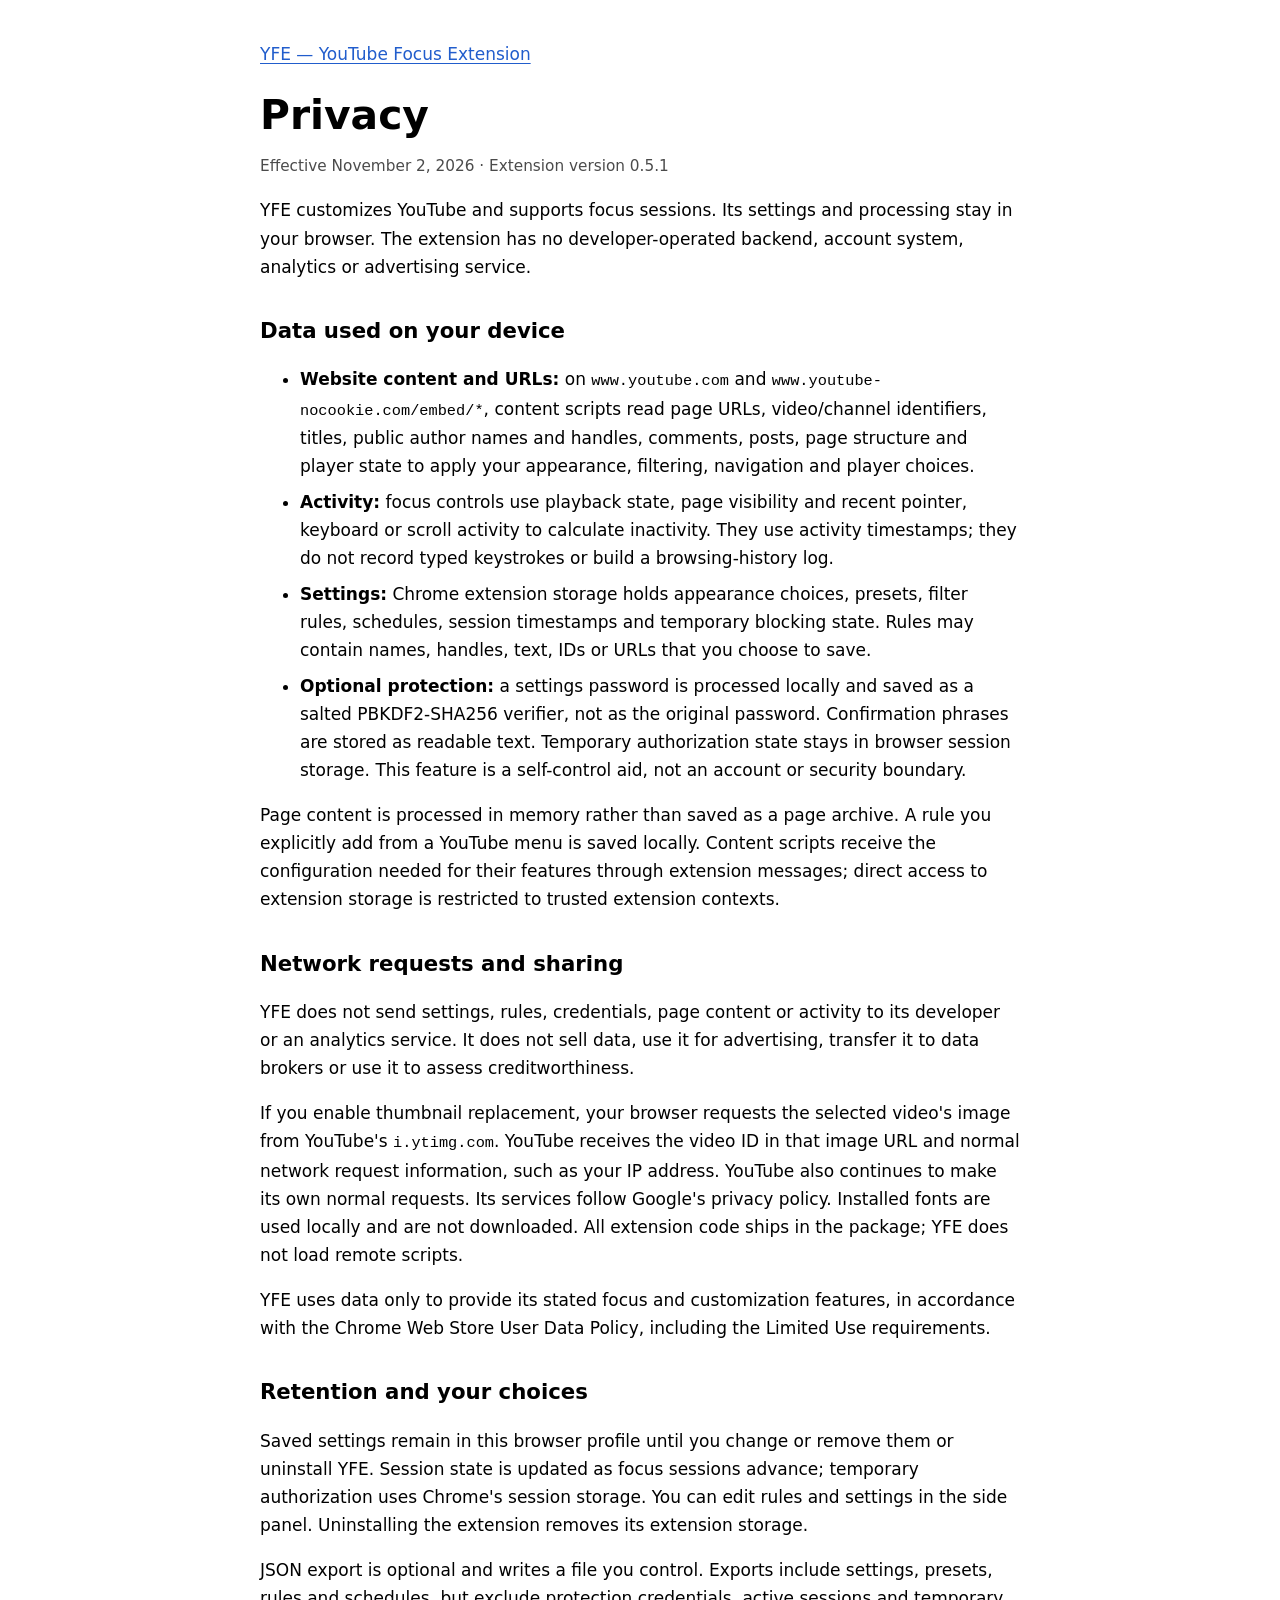
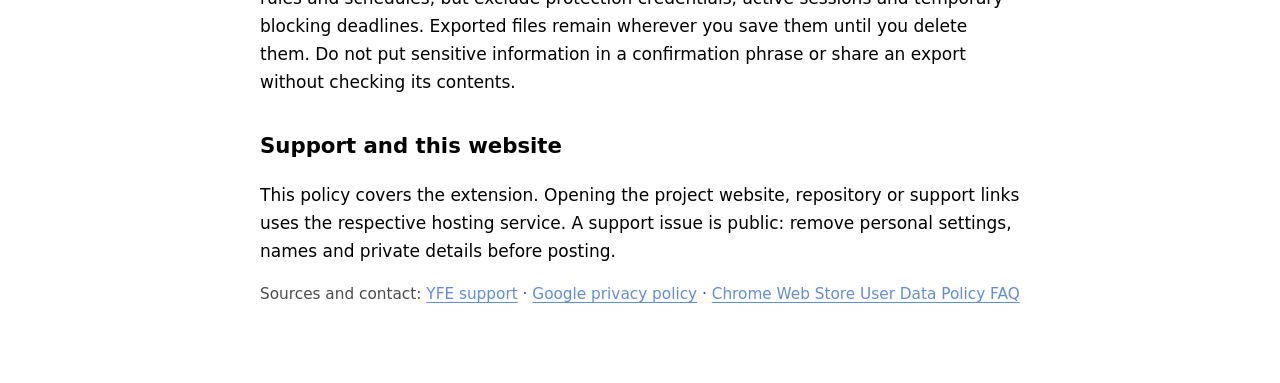
==== docs/privacy.html @ 72e2500e "Refine product demo and prepare Chrome Web Store package" ====
<!doctype html>
<html lang="en">
<head>
  <meta charset="utf-8">
  <meta name="viewport" content="width=device-width, initial-scale=1">
  <meta name="description" content="How YFE processes YouTube content and stores settings locally.">
  <title>Privacy — YFE</title>
  <style>
    :root { color-scheme: light dark; font: 17px/1.65 system-ui, sans-serif; }
    body { max-width: 760px; margin: 0 auto; padding: 40px 24px 64px; }
    a { color: #215dcc; text-underline-offset: .18em; }
    h1 { font-size: 2.4rem; line-height: 1.15; margin: 24px 0 12px; }
    h2 { font-size: 1.25rem; margin-top: 32px; }
    .meta { opacity: .7; font-size: .9rem; }
    li + li { margin-top: 8px; }
    code { font-size: .9em; overflow-wrap: anywhere; }
    @media (prefers-color-scheme: dark) { a { color: #8fb6ff; } }
  </style>
</head>
<body>
  <header><a href="./">YFE — YouTube Focus Extension</a></header>
  <main>
    <h1>Privacy</h1>
    <p class="meta">Effective November 2, 2026 · Extension version 0.5.1</p>
    <p>YFE customizes YouTube and supports focus sessions. Its settings and processing stay in your browser. The extension has no developer-operated backend, account system, analytics or advertising service.</p>

    <h2>Data used on your device</h2>
    <ul>
      <li><strong>Website content and URLs:</strong> on <code>www.youtube.com</code> and <code>www.youtube-nocookie.com/embed/*</code>, content scripts read page URLs, video/channel identifiers, titles, public author names and handles, comments, posts, page structure and player state to apply your appearance, filtering, navigation and player choices.</li>
      <li><strong>Activity:</strong> focus controls use playback state, page visibility and recent pointer, keyboard or scroll activity to calculate inactivity. They use activity timestamps; they do not record typed keystrokes or build a browsing-history log.</li>
      <li><strong>Settings:</strong> Chrome extension storage holds appearance choices, presets, filter rules, schedules, session timestamps and temporary blocking state. Rules may contain names, handles, text, IDs or URLs that you choose to save.</li>
      <li><strong>Optional protection:</strong> a settings password is processed locally and saved as a salted PBKDF2-SHA256 verifier, not as the original password. Confirmation phrases are stored as readable text. Temporary authorization state stays in browser session storage. This feature is a self-control aid, not an account or security boundary.</li>
    </ul>
    <p>Page content is processed in memory rather than saved as a page archive. A rule you explicitly add from a YouTube menu is saved locally. Content scripts receive the configuration needed for their features through extension messages; direct access to extension storage is restricted to trusted extension contexts.</p>

    <h2>Network requests and sharing</h2>
    <p>YFE does not send settings, rules, credentials, page content or activity to its developer or an analytics service. It does not sell data, use it for advertising, transfer it to data brokers or use it to assess creditworthiness.</p>
    <p>If you enable thumbnail replacement, your browser requests the selected video's image from YouTube's <code>i.ytimg.com</code>. YouTube receives the video ID in that image URL and normal network request information, such as your IP address. YouTube also continues to make its own normal requests. Its services follow Google's privacy policy. Installed fonts are used locally and are not downloaded. All extension code ships in the package; YFE does not load remote scripts.</p>
    <p>YFE uses data only to provide its stated focus and customization features, in accordance with the Chrome Web Store User Data Policy, including the Limited Use requirements.</p>

    <h2>Retention and your choices</h2>
    <p>Saved settings remain in this browser profile until you change or remove them or uninstall YFE. Session state is updated as focus sessions advance; temporary authorization uses Chrome's session storage. You can edit rules and settings in the side panel. Uninstalling the extension removes its extension storage.</p>
    <p>JSON export is optional and writes a file you control. Exports include settings, presets, rules and schedules, but exclude protection credentials, active sessions and temporary blocking deadlines. Exported files remain wherever you save them until you delete them. Do not put sensitive information in a confirmation phrase or share an export without checking its contents.</p>

    <h2>Support and this website</h2>
    <p>This policy covers the extension. Opening the project website, repository or support links uses the respective hosting service. A support issue is public: remove personal settings, names and private details before posting.</p>
    <p class="meta">Sources and contact: <a href="https://github.com/DefaultPerson/youtube-focus-extension/issues">YFE support</a> · <a href="https://policies.google.com/privacy">Google privacy policy</a> · <a href="https://developer.chrome.com/docs/webstore/program-policies/user-data-faq">Chrome Web Store User Data Policy FAQ</a></p>
  </main>
</body>
</html>
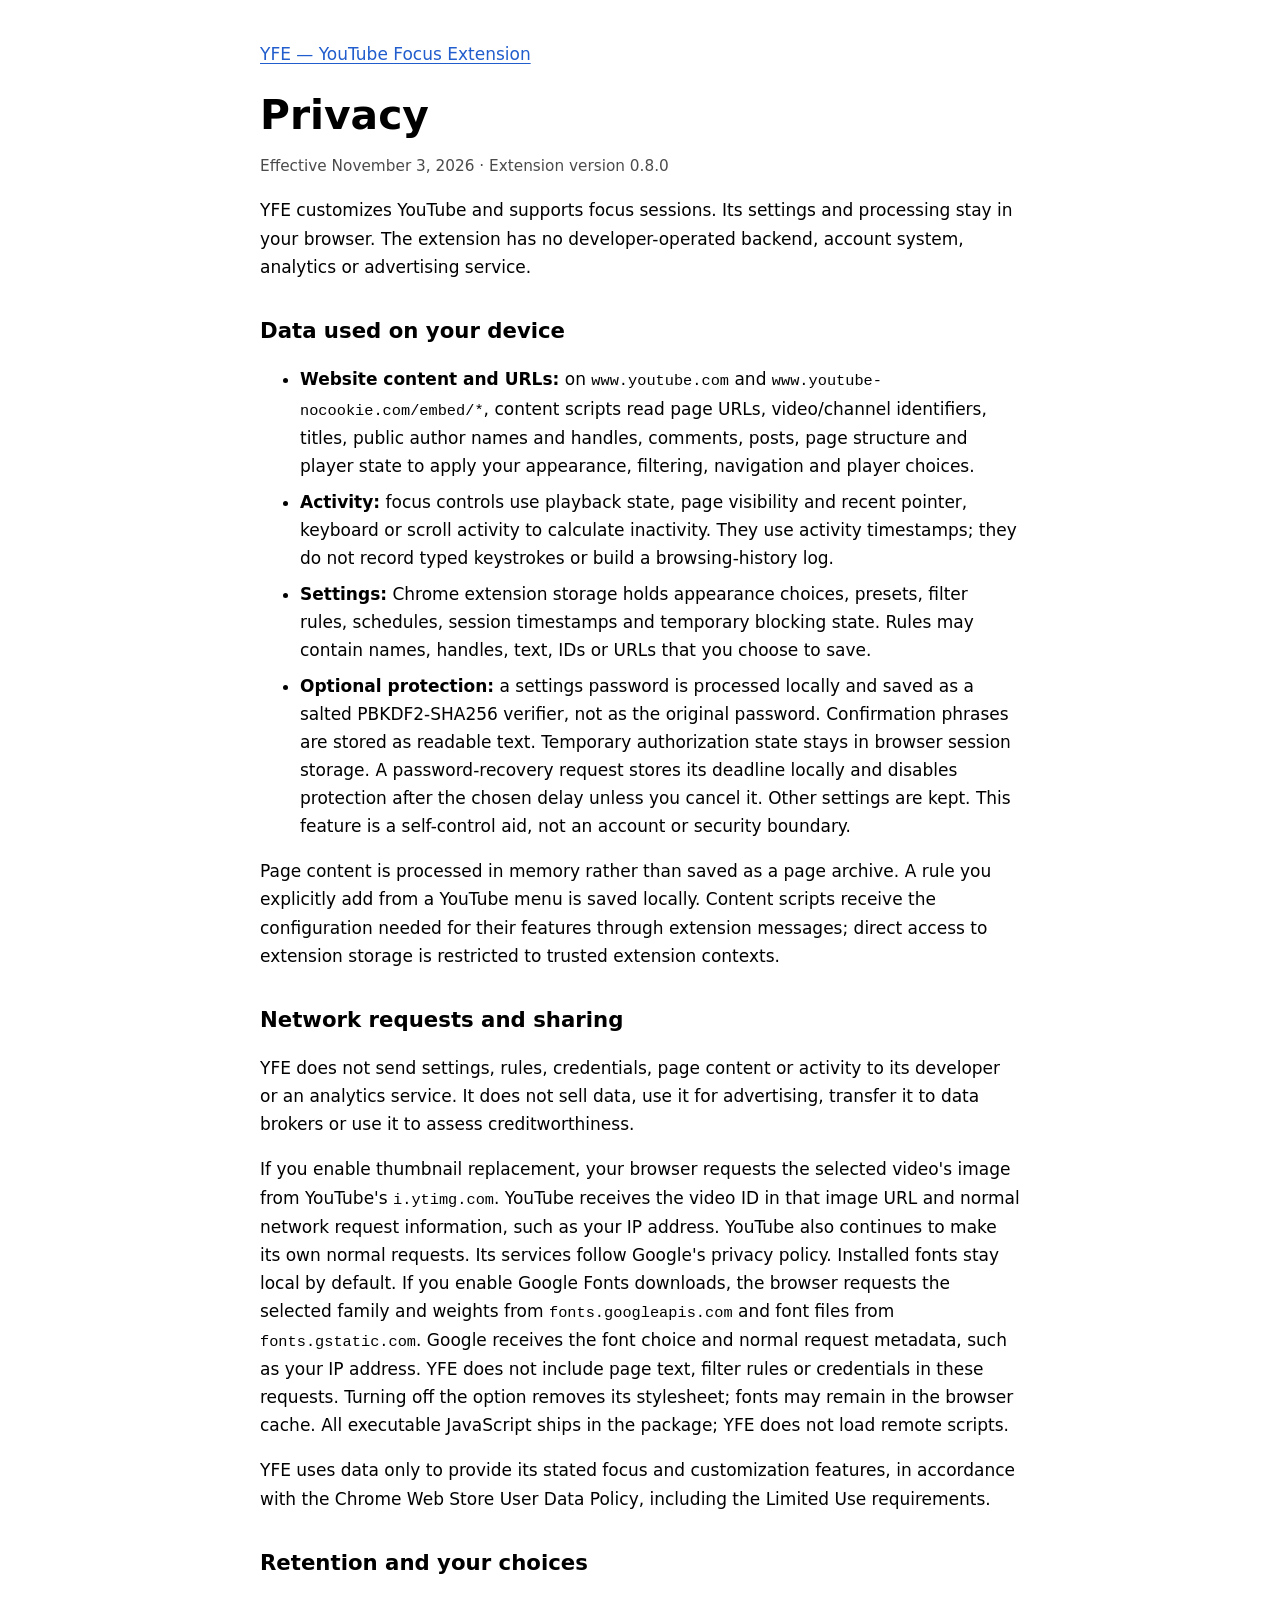
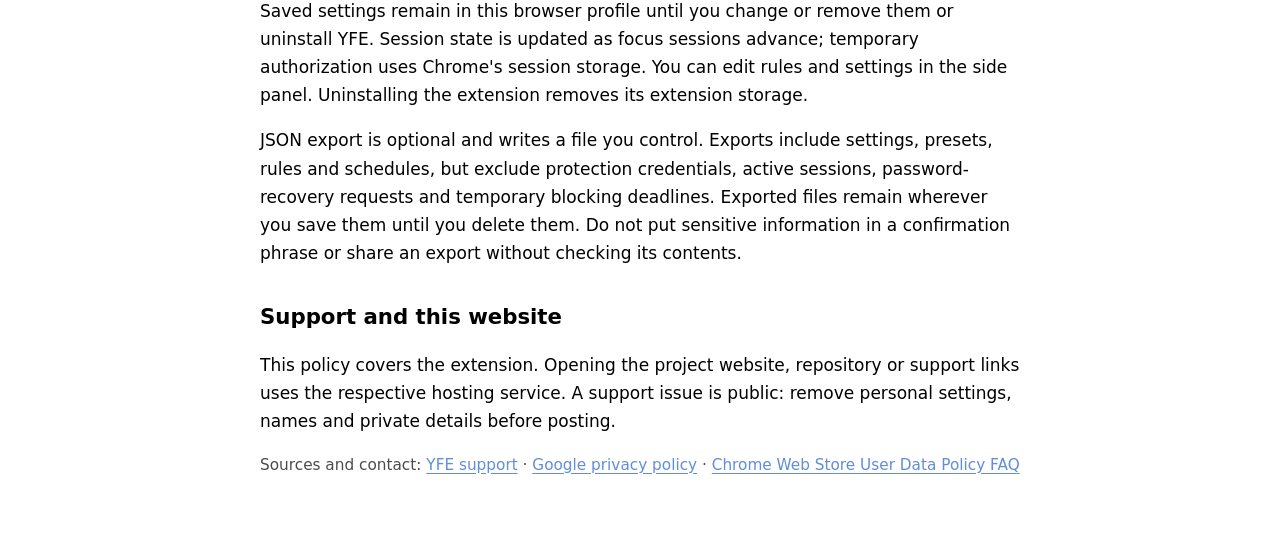
==== commit 0d21f527: "Add delayed password recovery and optional Google Fonts" ====
--- a/docs/privacy.html
+++ b/docs/privacy.html
@@ -21,7 +21,7 @@
   <header><a href="./">YFE — YouTube Focus Extension</a></header>
   <main>
     <h1>Privacy</h1>
-    <p class="meta">Effective November 2, 2026 · Extension version 0.5.1</p>
+    <p class="meta">Effective November 3, 2026 · Extension version 0.8.0</p>
     <p>YFE customizes YouTube and supports focus sessions. Its settings and processing stay in your browser. The extension has no developer-operated backend, account system, analytics or advertising service.</p>
 
     <h2>Data used on your device</h2>
@@ -29,18 +29,18 @@
       <li><strong>Website content and URLs:</strong> on <code>www.youtube.com</code> and <code>www.youtube-nocookie.com/embed/*</code>, content scripts read page URLs, video/channel identifiers, titles, public author names and handles, comments, posts, page structure and player state to apply your appearance, filtering, navigation and player choices.</li>
       <li><strong>Activity:</strong> focus controls use playback state, page visibility and recent pointer, keyboard or scroll activity to calculate inactivity. They use activity timestamps; they do not record typed keystrokes or build a browsing-history log.</li>
       <li><strong>Settings:</strong> Chrome extension storage holds appearance choices, presets, filter rules, schedules, session timestamps and temporary blocking state. Rules may contain names, handles, text, IDs or URLs that you choose to save.</li>
-      <li><strong>Optional protection:</strong> a settings password is processed locally and saved as a salted PBKDF2-SHA256 verifier, not as the original password. Confirmation phrases are stored as readable text. Temporary authorization state stays in browser session storage. This feature is a self-control aid, not an account or security boundary.</li>
+      <li><strong>Optional protection:</strong> a settings password is processed locally and saved as a salted PBKDF2-SHA256 verifier, not as the original password. Confirmation phrases are stored as readable text. Temporary authorization state stays in browser session storage. A password-recovery request stores its deadline locally and disables protection after the chosen delay unless you cancel it. Other settings are kept. This feature is a self-control aid, not an account or security boundary.</li>
     </ul>
     <p>Page content is processed in memory rather than saved as a page archive. A rule you explicitly add from a YouTube menu is saved locally. Content scripts receive the configuration needed for their features through extension messages; direct access to extension storage is restricted to trusted extension contexts.</p>
 
     <h2>Network requests and sharing</h2>
     <p>YFE does not send settings, rules, credentials, page content or activity to its developer or an analytics service. It does not sell data, use it for advertising, transfer it to data brokers or use it to assess creditworthiness.</p>
-    <p>If you enable thumbnail replacement, your browser requests the selected video's image from YouTube's <code>i.ytimg.com</code>. YouTube receives the video ID in that image URL and normal network request information, such as your IP address. YouTube also continues to make its own normal requests. Its services follow Google's privacy policy. Installed fonts are used locally and are not downloaded. All extension code ships in the package; YFE does not load remote scripts.</p>
+    <p>If you enable thumbnail replacement, your browser requests the selected video's image from YouTube's <code>i.ytimg.com</code>. YouTube receives the video ID in that image URL and normal network request information, such as your IP address. YouTube also continues to make its own normal requests. Its services follow Google's privacy policy. Installed fonts stay local by default. If you enable Google Fonts downloads, the browser requests the selected family and weights from <code>fonts.googleapis.com</code> and font files from <code>fonts.gstatic.com</code>. Google receives the font choice and normal request metadata, such as your IP address. YFE does not include page text, filter rules or credentials in these requests. Turning off the option removes its stylesheet; fonts may remain in the browser cache. All executable JavaScript ships in the package; YFE does not load remote scripts.</p>
     <p>YFE uses data only to provide its stated focus and customization features, in accordance with the Chrome Web Store User Data Policy, including the Limited Use requirements.</p>
 
     <h2>Retention and your choices</h2>
     <p>Saved settings remain in this browser profile until you change or remove them or uninstall YFE. Session state is updated as focus sessions advance; temporary authorization uses Chrome's session storage. You can edit rules and settings in the side panel. Uninstalling the extension removes its extension storage.</p>
-    <p>JSON export is optional and writes a file you control. Exports include settings, presets, rules and schedules, but exclude protection credentials, active sessions and temporary blocking deadlines. Exported files remain wherever you save them until you delete them. Do not put sensitive information in a confirmation phrase or share an export without checking its contents.</p>
+    <p>JSON export is optional and writes a file you control. Exports include settings, presets, rules and schedules, but exclude protection credentials, active sessions, password-recovery requests and temporary blocking deadlines. Exported files remain wherever you save them until you delete them. Do not put sensitive information in a confirmation phrase or share an export without checking its contents.</p>
 
     <h2>Support and this website</h2>
     <p>This policy covers the extension. Opening the project website, repository or support links uses the respective hosting service. A support issue is public: remove personal settings, names and private details before posting.</p>
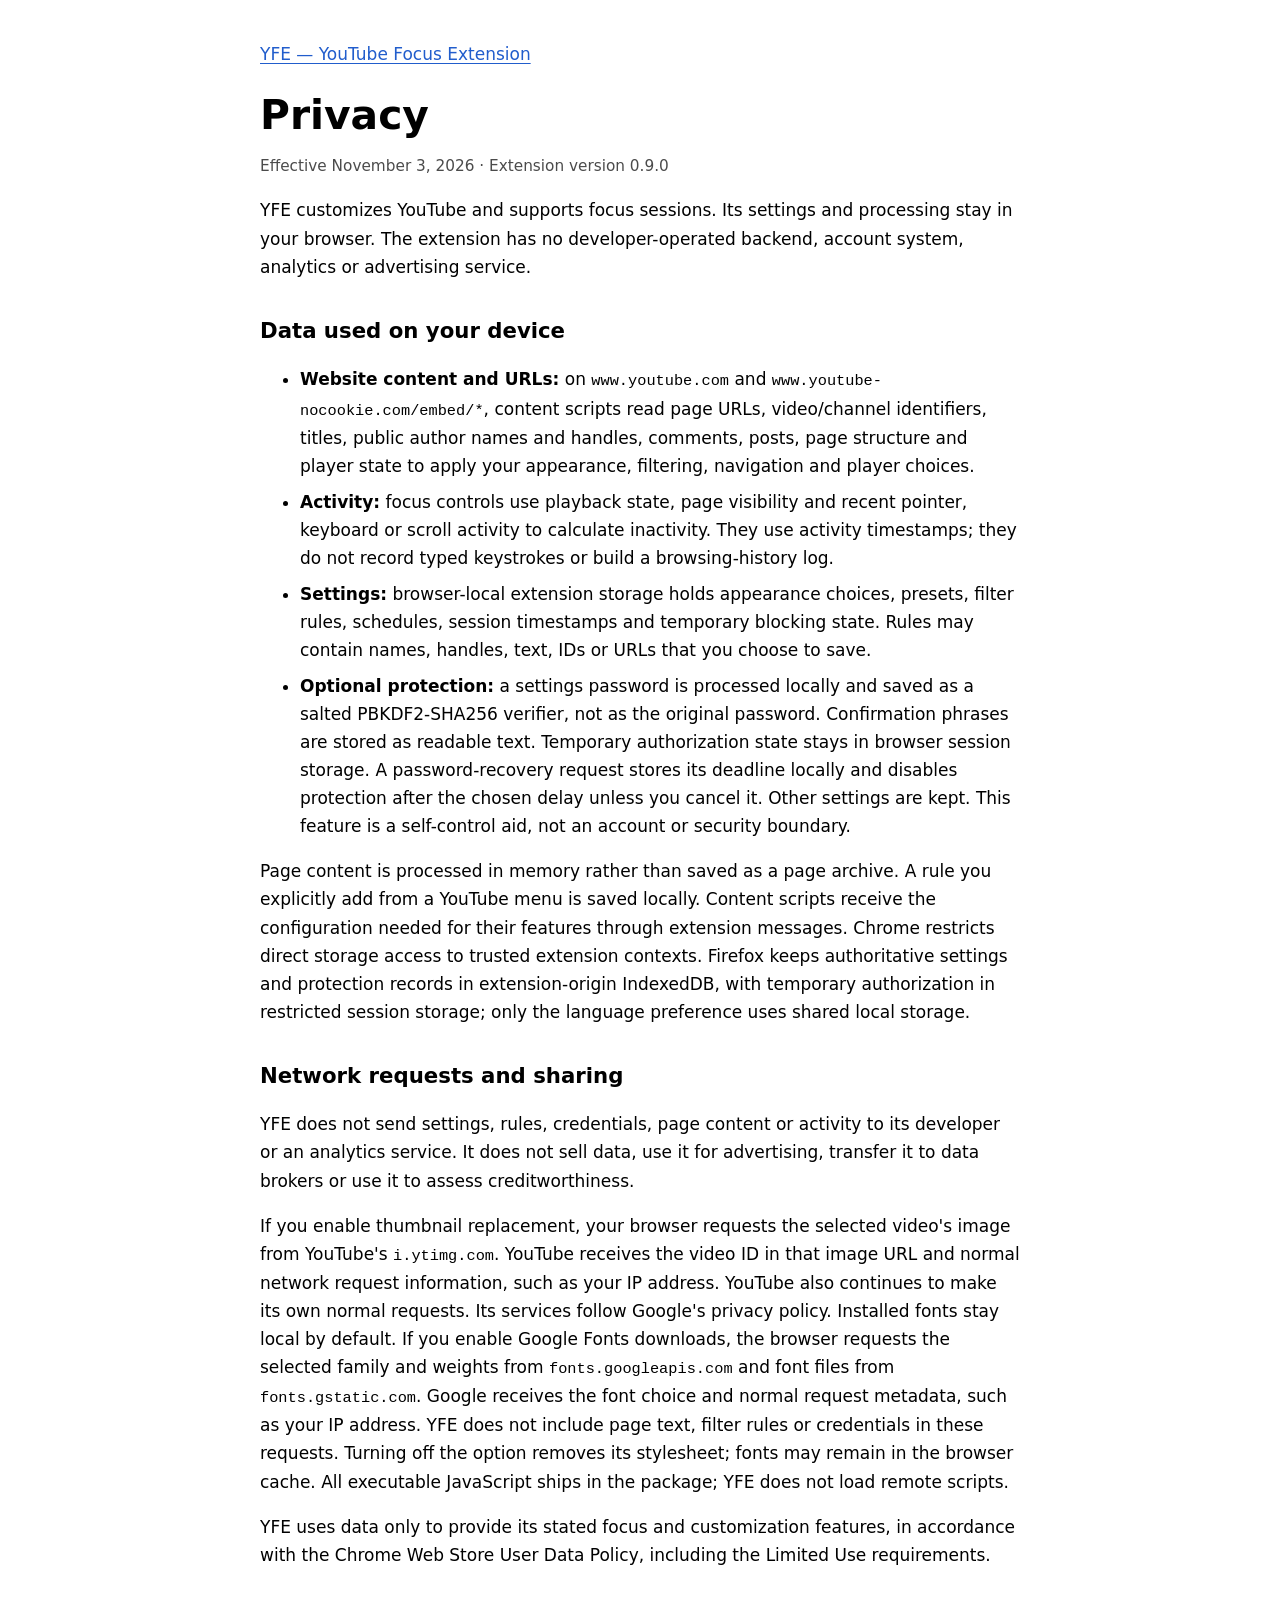
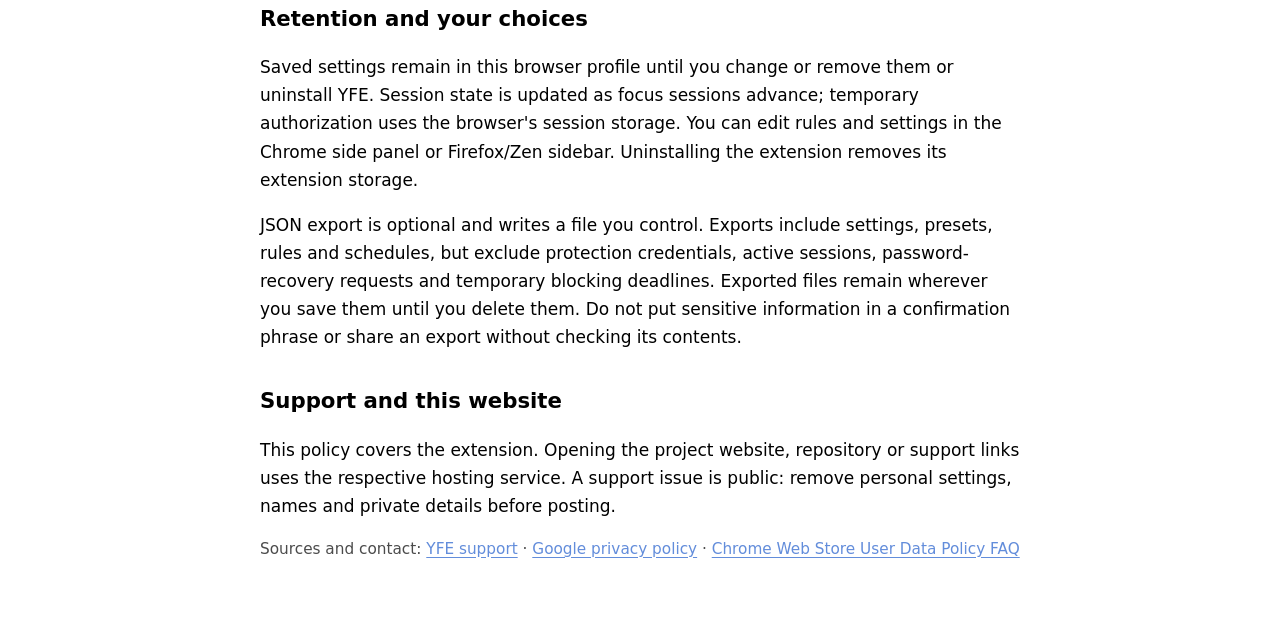
==== commit 1be4f9d9: "Add Firefox and Zen support with shared feature parity" ====
--- a/docs/privacy.html
+++ b/docs/privacy.html
@@ -21,17 +21,17 @@
   <header><a href="./">YFE — YouTube Focus Extension</a></header>
   <main>
     <h1>Privacy</h1>
-    <p class="meta">Effective November 3, 2026 · Extension version 0.8.0</p>
+    <p class="meta">Effective November 3, 2026 · Extension version 0.9.0</p>
     <p>YFE customizes YouTube and supports focus sessions. Its settings and processing stay in your browser. The extension has no developer-operated backend, account system, analytics or advertising service.</p>
 
     <h2>Data used on your device</h2>
     <ul>
       <li><strong>Website content and URLs:</strong> on <code>www.youtube.com</code> and <code>www.youtube-nocookie.com/embed/*</code>, content scripts read page URLs, video/channel identifiers, titles, public author names and handles, comments, posts, page structure and player state to apply your appearance, filtering, navigation and player choices.</li>
       <li><strong>Activity:</strong> focus controls use playback state, page visibility and recent pointer, keyboard or scroll activity to calculate inactivity. They use activity timestamps; they do not record typed keystrokes or build a browsing-history log.</li>
-      <li><strong>Settings:</strong> Chrome extension storage holds appearance choices, presets, filter rules, schedules, session timestamps and temporary blocking state. Rules may contain names, handles, text, IDs or URLs that you choose to save.</li>
+      <li><strong>Settings:</strong> browser-local extension storage holds appearance choices, presets, filter rules, schedules, session timestamps and temporary blocking state. Rules may contain names, handles, text, IDs or URLs that you choose to save.</li>
       <li><strong>Optional protection:</strong> a settings password is processed locally and saved as a salted PBKDF2-SHA256 verifier, not as the original password. Confirmation phrases are stored as readable text. Temporary authorization state stays in browser session storage. A password-recovery request stores its deadline locally and disables protection after the chosen delay unless you cancel it. Other settings are kept. This feature is a self-control aid, not an account or security boundary.</li>
     </ul>
-    <p>Page content is processed in memory rather than saved as a page archive. A rule you explicitly add from a YouTube menu is saved locally. Content scripts receive the configuration needed for their features through extension messages; direct access to extension storage is restricted to trusted extension contexts.</p>
+    <p>Page content is processed in memory rather than saved as a page archive. A rule you explicitly add from a YouTube menu is saved locally. Content scripts receive the configuration needed for their features through extension messages. Chrome restricts direct storage access to trusted extension contexts. Firefox keeps authoritative settings and protection records in extension-origin IndexedDB, with temporary authorization in restricted session storage; only the language preference uses shared local storage.</p>
 
     <h2>Network requests and sharing</h2>
     <p>YFE does not send settings, rules, credentials, page content or activity to its developer or an analytics service. It does not sell data, use it for advertising, transfer it to data brokers or use it to assess creditworthiness.</p>
@@ -39,7 +39,7 @@
     <p>YFE uses data only to provide its stated focus and customization features, in accordance with the Chrome Web Store User Data Policy, including the Limited Use requirements.</p>
 
     <h2>Retention and your choices</h2>
-    <p>Saved settings remain in this browser profile until you change or remove them or uninstall YFE. Session state is updated as focus sessions advance; temporary authorization uses Chrome's session storage. You can edit rules and settings in the side panel. Uninstalling the extension removes its extension storage.</p>
+    <p>Saved settings remain in this browser profile until you change or remove them or uninstall YFE. Session state is updated as focus sessions advance; temporary authorization uses the browser's session storage. You can edit rules and settings in the Chrome side panel or Firefox/Zen sidebar. Uninstalling the extension removes its extension storage.</p>
     <p>JSON export is optional and writes a file you control. Exports include settings, presets, rules and schedules, but exclude protection credentials, active sessions, password-recovery requests and temporary blocking deadlines. Exported files remain wherever you save them until you delete them. Do not put sensitive information in a confirmation phrase or share an export without checking its contents.</p>
 
     <h2>Support and this website</h2>
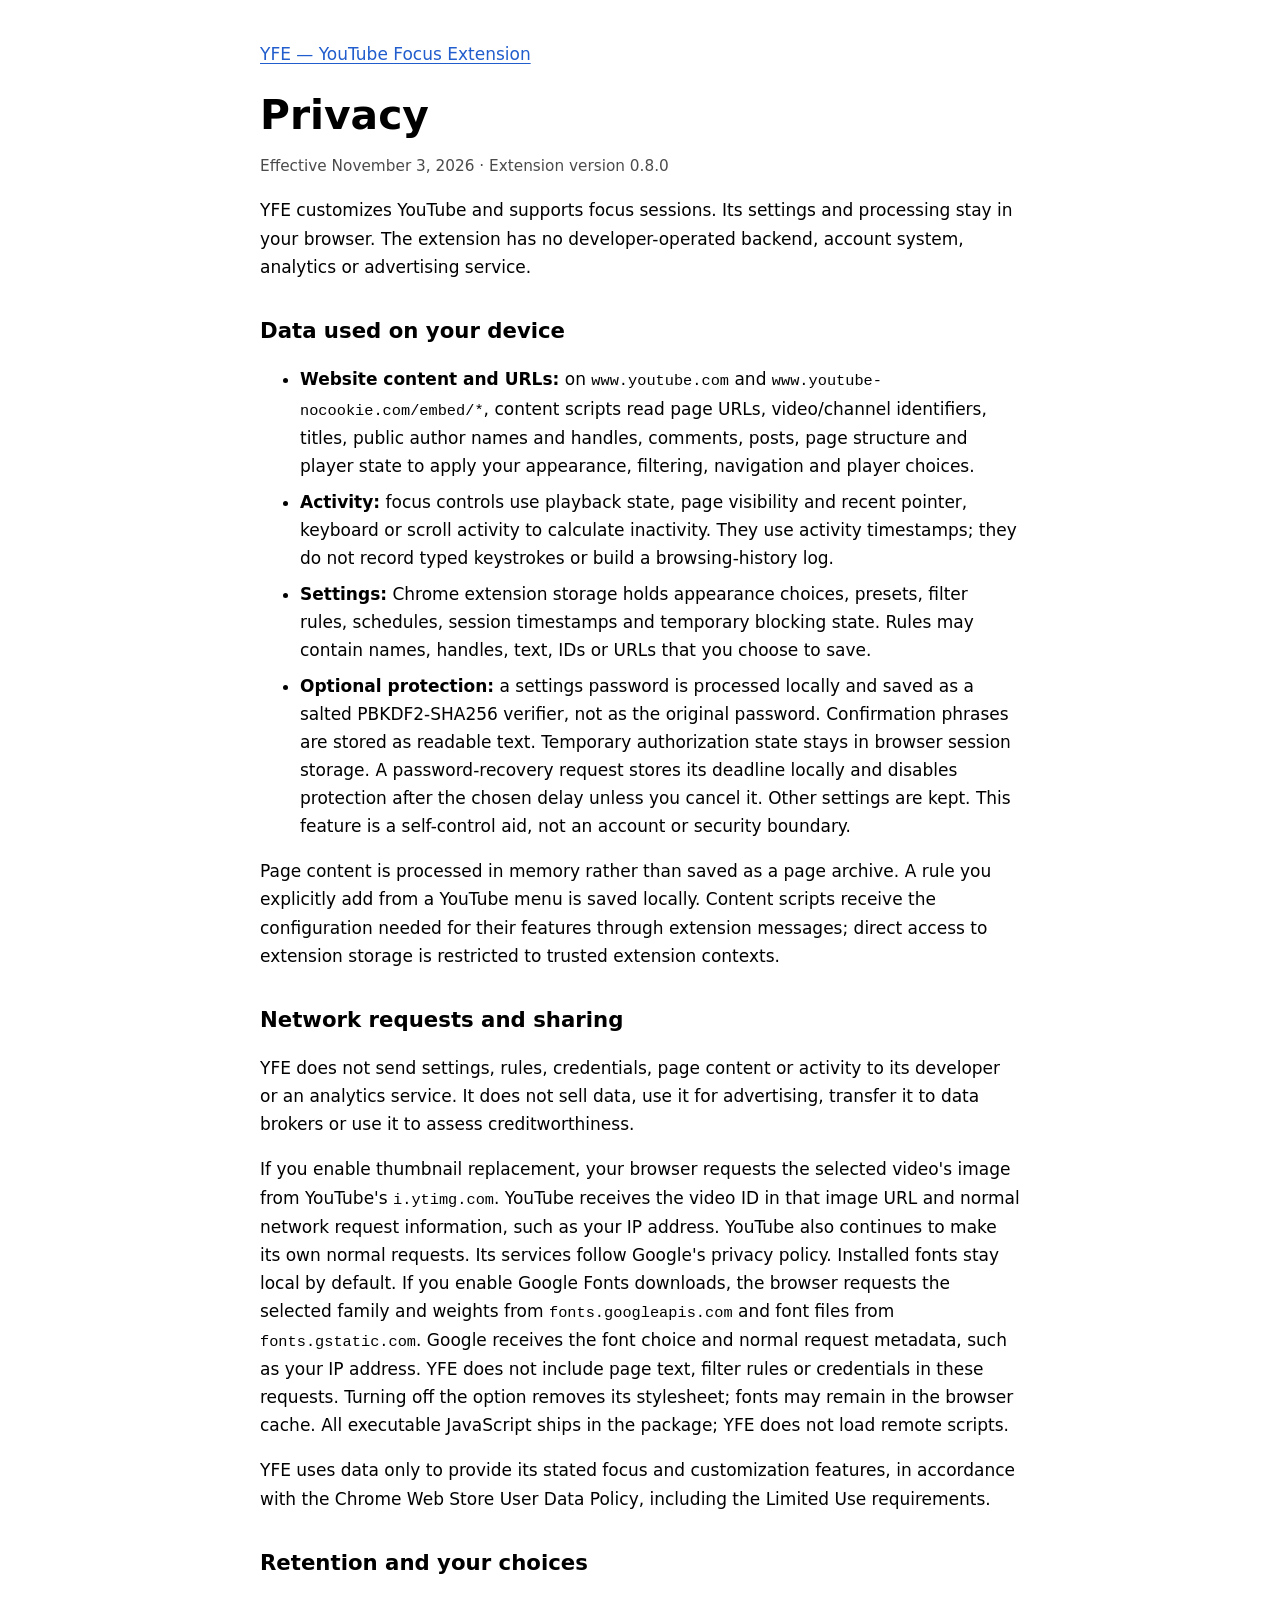
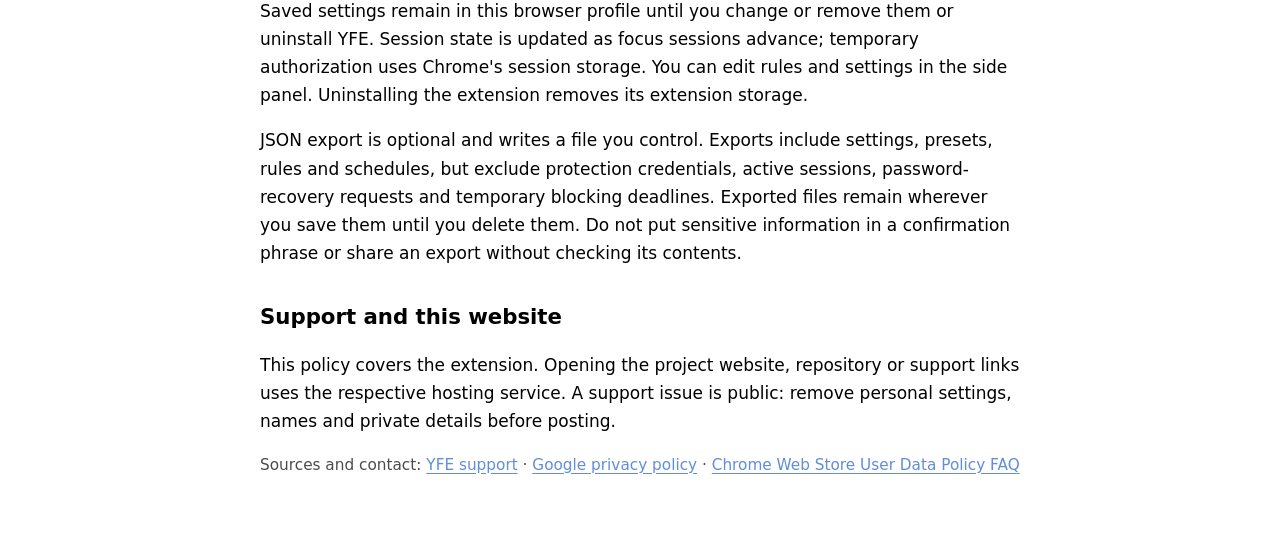
==== commit 816700bc: "Improve repository discovery and searchable project website" ====
--- a/docs/privacy.html
+++ b/docs/privacy.html
@@ -4,6 +4,7 @@
   <meta charset="utf-8">
   <meta name="viewport" content="width=device-width, initial-scale=1">
   <meta name="description" content="How YFE processes YouTube content and stores settings locally.">
+  <link rel="canonical" href="https://defaultperson.github.io/youtube-focus-extension/privacy.html">
   <title>Privacy — YFE</title>
   <style>
     :root { color-scheme: light dark; font: 17px/1.65 system-ui, sans-serif; }
@@ -21,17 +22,17 @@
   <header><a href="./">YFE — YouTube Focus Extension</a></header>
   <main>
     <h1>Privacy</h1>
-    <p class="meta">Effective November 3, 2026 · Extension version 0.9.0</p>
+    <p class="meta">Effective November 3, 2026 · Extension version 0.8.0</p>
     <p>YFE customizes YouTube and supports focus sessions. Its settings and processing stay in your browser. The extension has no developer-operated backend, account system, analytics or advertising service.</p>
 
     <h2>Data used on your device</h2>
     <ul>
       <li><strong>Website content and URLs:</strong> on <code>www.youtube.com</code> and <code>www.youtube-nocookie.com/embed/*</code>, content scripts read page URLs, video/channel identifiers, titles, public author names and handles, comments, posts, page structure and player state to apply your appearance, filtering, navigation and player choices.</li>
       <li><strong>Activity:</strong> focus controls use playback state, page visibility and recent pointer, keyboard or scroll activity to calculate inactivity. They use activity timestamps; they do not record typed keystrokes or build a browsing-history log.</li>
-      <li><strong>Settings:</strong> browser-local extension storage holds appearance choices, presets, filter rules, schedules, session timestamps and temporary blocking state. Rules may contain names, handles, text, IDs or URLs that you choose to save.</li>
+      <li><strong>Settings:</strong> Chrome extension storage holds appearance choices, presets, filter rules, schedules, session timestamps and temporary blocking state. Rules may contain names, handles, text, IDs or URLs that you choose to save.</li>
       <li><strong>Optional protection:</strong> a settings password is processed locally and saved as a salted PBKDF2-SHA256 verifier, not as the original password. Confirmation phrases are stored as readable text. Temporary authorization state stays in browser session storage. A password-recovery request stores its deadline locally and disables protection after the chosen delay unless you cancel it. Other settings are kept. This feature is a self-control aid, not an account or security boundary.</li>
     </ul>
-    <p>Page content is processed in memory rather than saved as a page archive. A rule you explicitly add from a YouTube menu is saved locally. Content scripts receive the configuration needed for their features through extension messages. Chrome restricts direct storage access to trusted extension contexts. Firefox keeps authoritative settings and protection records in extension-origin IndexedDB, with temporary authorization in restricted session storage; only the language preference uses shared local storage.</p>
+    <p>Page content is processed in memory rather than saved as a page archive. A rule you explicitly add from a YouTube menu is saved locally. Content scripts receive the configuration needed for their features through extension messages; direct access to extension storage is restricted to trusted extension contexts.</p>
 
     <h2>Network requests and sharing</h2>
     <p>YFE does not send settings, rules, credentials, page content or activity to its developer or an analytics service. It does not sell data, use it for advertising, transfer it to data brokers or use it to assess creditworthiness.</p>
@@ -39,7 +40,7 @@
     <p>YFE uses data only to provide its stated focus and customization features, in accordance with the Chrome Web Store User Data Policy, including the Limited Use requirements.</p>
 
     <h2>Retention and your choices</h2>
-    <p>Saved settings remain in this browser profile until you change or remove them or uninstall YFE. Session state is updated as focus sessions advance; temporary authorization uses the browser's session storage. You can edit rules and settings in the Chrome side panel or Firefox/Zen sidebar. Uninstalling the extension removes its extension storage.</p>
+    <p>Saved settings remain in this browser profile until you change or remove them or uninstall YFE. Session state is updated as focus sessions advance; temporary authorization uses Chrome's session storage. You can edit rules and settings in the side panel. Uninstalling the extension removes its extension storage.</p>
     <p>JSON export is optional and writes a file you control. Exports include settings, presets, rules and schedules, but exclude protection credentials, active sessions, password-recovery requests and temporary blocking deadlines. Exported files remain wherever you save them until you delete them. Do not put sensitive information in a confirmation phrase or share an export without checking its contents.</p>
 
     <h2>Support and this website</h2>
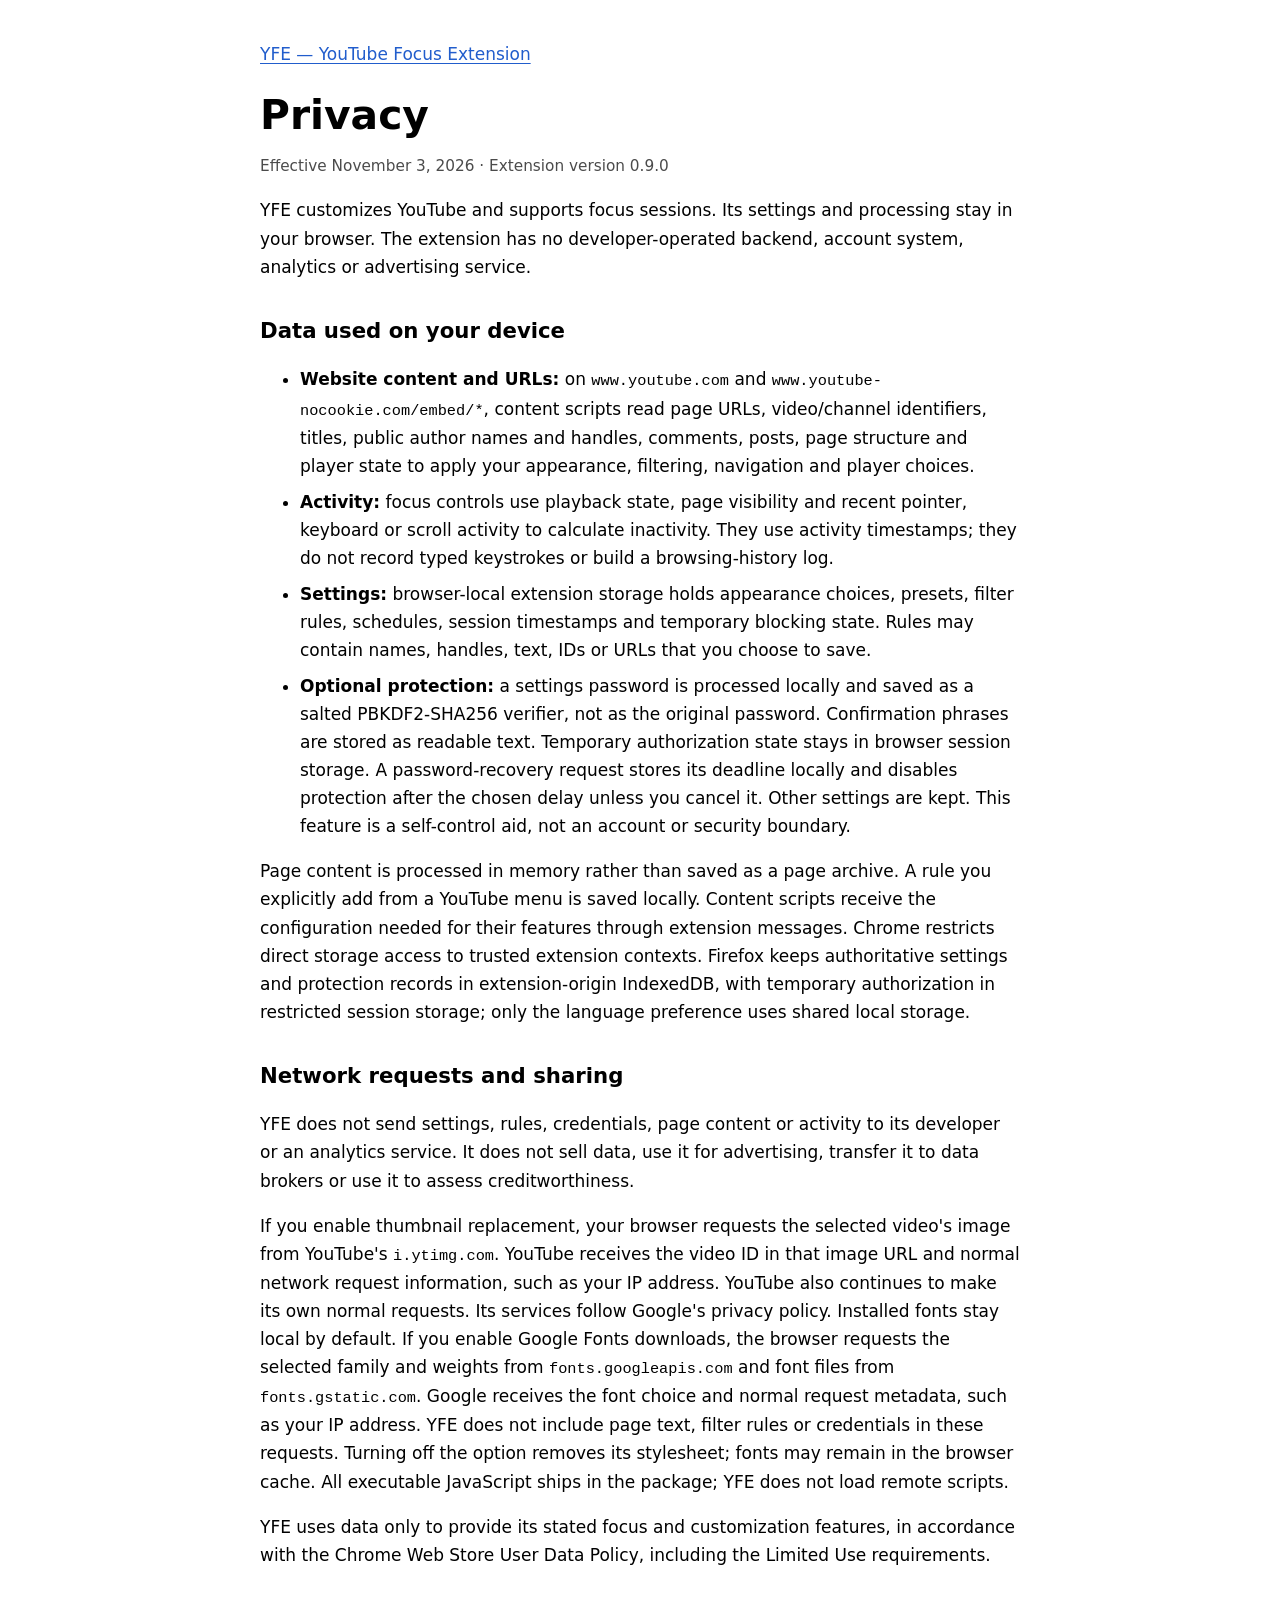
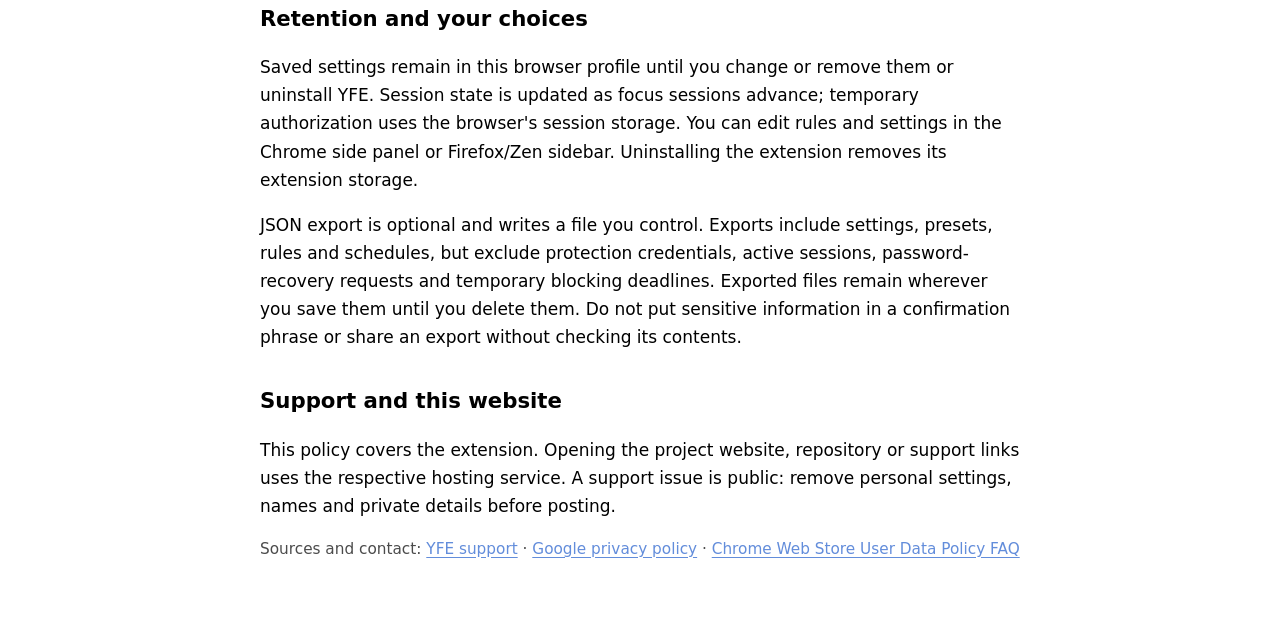
==== commit ae66045f: "Merge repository discovery updates" ====
--- a/docs/privacy.html
+++ b/docs/privacy.html
@@ -22,17 +22,17 @@
   <header><a href="./">YFE — YouTube Focus Extension</a></header>
   <main>
     <h1>Privacy</h1>
-    <p class="meta">Effective November 3, 2026 · Extension version 0.8.0</p>
+    <p class="meta">Effective November 3, 2026 · Extension version 0.9.0</p>
     <p>YFE customizes YouTube and supports focus sessions. Its settings and processing stay in your browser. The extension has no developer-operated backend, account system, analytics or advertising service.</p>
 
     <h2>Data used on your device</h2>
     <ul>
       <li><strong>Website content and URLs:</strong> on <code>www.youtube.com</code> and <code>www.youtube-nocookie.com/embed/*</code>, content scripts read page URLs, video/channel identifiers, titles, public author names and handles, comments, posts, page structure and player state to apply your appearance, filtering, navigation and player choices.</li>
       <li><strong>Activity:</strong> focus controls use playback state, page visibility and recent pointer, keyboard or scroll activity to calculate inactivity. They use activity timestamps; they do not record typed keystrokes or build a browsing-history log.</li>
-      <li><strong>Settings:</strong> Chrome extension storage holds appearance choices, presets, filter rules, schedules, session timestamps and temporary blocking state. Rules may contain names, handles, text, IDs or URLs that you choose to save.</li>
+      <li><strong>Settings:</strong> browser-local extension storage holds appearance choices, presets, filter rules, schedules, session timestamps and temporary blocking state. Rules may contain names, handles, text, IDs or URLs that you choose to save.</li>
       <li><strong>Optional protection:</strong> a settings password is processed locally and saved as a salted PBKDF2-SHA256 verifier, not as the original password. Confirmation phrases are stored as readable text. Temporary authorization state stays in browser session storage. A password-recovery request stores its deadline locally and disables protection after the chosen delay unless you cancel it. Other settings are kept. This feature is a self-control aid, not an account or security boundary.</li>
     </ul>
-    <p>Page content is processed in memory rather than saved as a page archive. A rule you explicitly add from a YouTube menu is saved locally. Content scripts receive the configuration needed for their features through extension messages; direct access to extension storage is restricted to trusted extension contexts.</p>
+    <p>Page content is processed in memory rather than saved as a page archive. A rule you explicitly add from a YouTube menu is saved locally. Content scripts receive the configuration needed for their features through extension messages. Chrome restricts direct storage access to trusted extension contexts. Firefox keeps authoritative settings and protection records in extension-origin IndexedDB, with temporary authorization in restricted session storage; only the language preference uses shared local storage.</p>
 
     <h2>Network requests and sharing</h2>
     <p>YFE does not send settings, rules, credentials, page content or activity to its developer or an analytics service. It does not sell data, use it for advertising, transfer it to data brokers or use it to assess creditworthiness.</p>
@@ -40,7 +40,7 @@
     <p>YFE uses data only to provide its stated focus and customization features, in accordance with the Chrome Web Store User Data Policy, including the Limited Use requirements.</p>
 
     <h2>Retention and your choices</h2>
-    <p>Saved settings remain in this browser profile until you change or remove them or uninstall YFE. Session state is updated as focus sessions advance; temporary authorization uses Chrome's session storage. You can edit rules and settings in the side panel. Uninstalling the extension removes its extension storage.</p>
+    <p>Saved settings remain in this browser profile until you change or remove them or uninstall YFE. Session state is updated as focus sessions advance; temporary authorization uses the browser's session storage. You can edit rules and settings in the Chrome side panel or Firefox/Zen sidebar. Uninstalling the extension removes its extension storage.</p>
     <p>JSON export is optional and writes a file you control. Exports include settings, presets, rules and schedules, but exclude protection credentials, active sessions, password-recovery requests and temporary blocking deadlines. Exported files remain wherever you save them until you delete them. Do not put sensitive information in a confirmation phrase or share an export without checking its contents.</p>
 
     <h2>Support and this website</h2>
